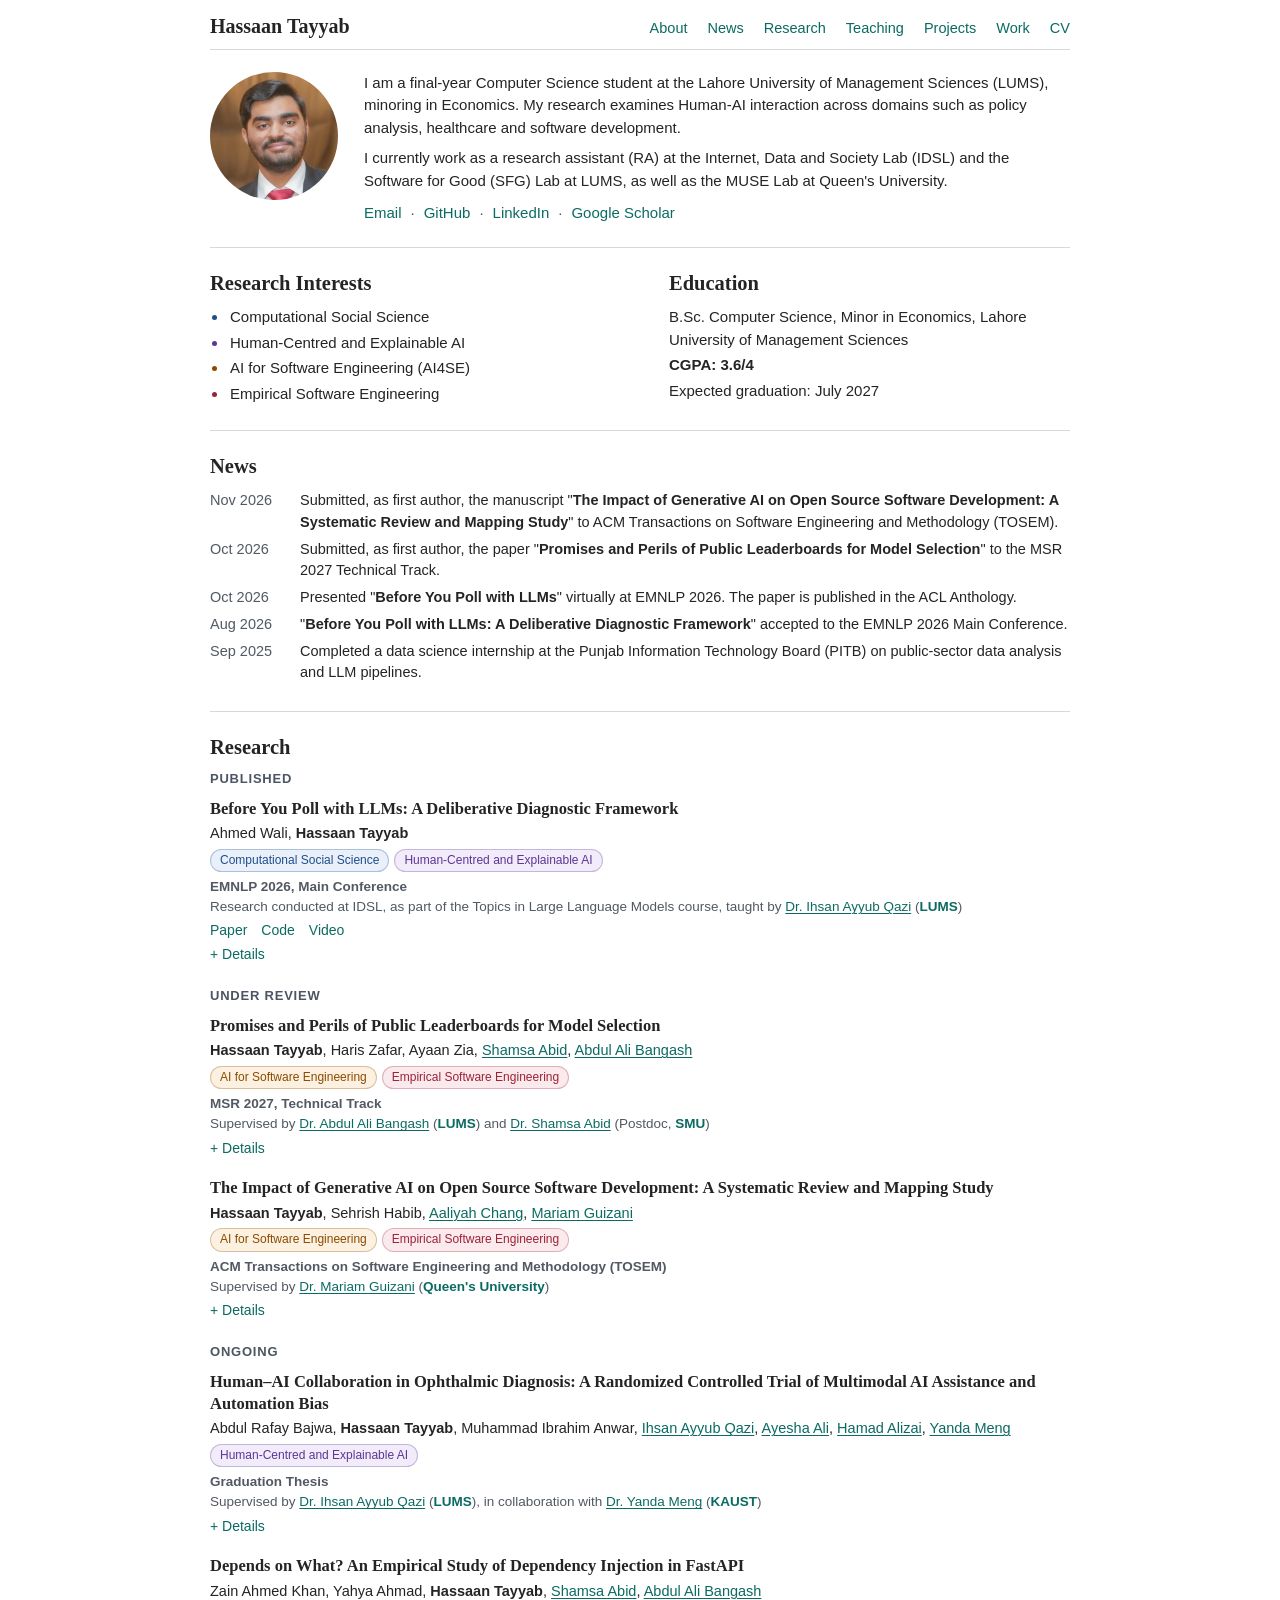
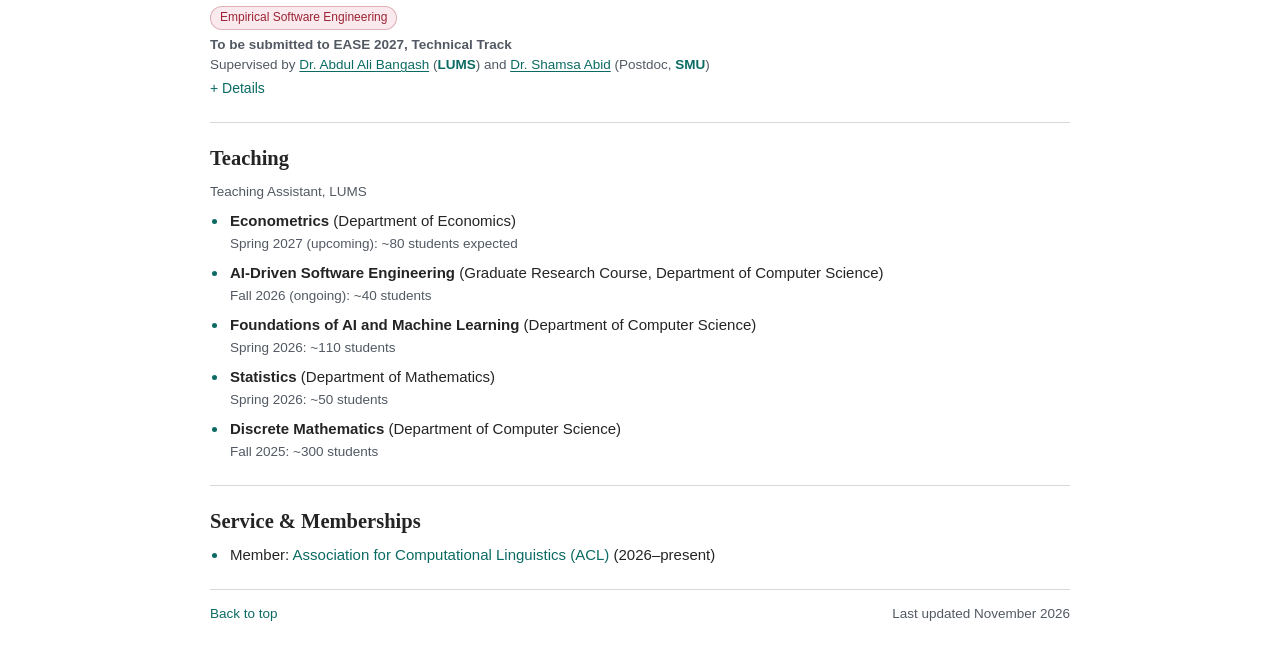
==== index.html @ a5e6dbe5 "Initial site Co-Authored-By: Claude Opus 5.5 <noreply@anthropic.com>" ====
<!doctype html>
<html lang="en">
<head>
  <meta charset="utf-8">
  <meta name="viewport" content="width=device-width, initial-scale=1">
  <title>Hassaan Tayyab</title>
  <meta name="description" content="Undergraduate researcher at LUMS studying Human-AI interaction across policy analysis, healthcare and software development.">
  <link rel="canonical" href="https://hussey17.github.io/">
  <link rel="icon" href="favicon.svg" type="image/svg+xml">
  <link rel="stylesheet" href="style.css?v=20261124b">

  <!-- Link previews (LinkedIn, Slack, X) -->
  <meta property="og:type" content="profile">
  <meta property="og:title" content="Hassaan Tayyab">
  <meta property="og:description" content="Undergraduate researcher at LUMS studying Human-AI interaction across policy analysis, healthcare and software development.">
  <meta property="og:url" content="https://hussey17.github.io/">
  <meta property="og:image" content="https://hussey17.github.io/assets/portrait.jpg">
  <meta name="twitter:card" content="summary">
  <meta name="twitter:title" content="Hassaan Tayyab">
  <meta name="twitter:description" content="Undergraduate researcher at LUMS studying Human-AI interaction across policy analysis, healthcare and software development.">
  <meta name="twitter:image" content="https://hussey17.github.io/assets/portrait.jpg">

  <script type="application/ld+json">
  {
    "@context": "https://schema.org",
    "@type": "Person",
    "name": "Hassaan Tayyab",
    "url": "https://hussey17.github.io/",
    "jobTitle": "Undergraduate Researcher",
    "affiliation": {
      "@type": "CollegeOrUniversity",
      "name": "Lahore University of Management Sciences (LUMS)"
    },
    "sameAs": [
      "https://scholar.google.com/citations?user=nCCFQ2gAAAAJ",
      "https://orcid.org/0009-0007-6411-8218",
      "https://www.linkedin.com/in/hassaan-tayyab-a7765b380/",
      "https://github.com/hussey17"
    ]
  }
  </script>
</head>
<body>
  <a class="skip-link" href="#main">Skip to content</a>

  <header class="site-header" id="top">
    <div class="wrap">
      <div class="header-inner">
        <h1 class="site-name"><a href="#top">Hassaan Tayyab</a></h1>
        <nav class="site-nav" aria-label="Main">
          <ul>
            <li><a href="#about">About</a></li>
            <li><a href="#news">News</a></li>
            <li><a href="#research">Research</a></li>
            <li><a href="#teaching">Teaching</a></li>
            <li><a href="projects.html">Projects</a></li>
            <li><a href="projects.html#experience">Work</a></li>
            <li><a href="cv.pdf?v=20261125" target="_blank" rel="noopener">CV</a></li>
          </ul>
        </nav>
      </div>
    </div>
  </header>

  <main id="main" class="wrap">

    <!-- ============ ABOUT ============ -->
    <section id="about" aria-label="About">
      <div class="about">
        <img class="portrait" src="assets/portrait.jpg" alt="Portrait of Hassaan Tayyab" width="116" height="116">
        <div>
          <p>I am a final-year Computer Science student at the Lahore University of Management Sciences (LUMS), minoring in Economics. My research examines Human-AI interaction across domains such as policy analysis, healthcare and software development.</p>
          <p>I currently work as a research assistant (RA) at the Internet, Data and Society Lab (IDSL) and the Software for Good (SFG) Lab at LUMS, as well as the MUSE Lab at Queen's University.</p>
          <ul class="profile-links">
            <li><a href="mailto:27100157@lums.edu.pk">Email</a></li>
            <li><a href="https://github.com/hussey17" target="_blank" rel="noopener">GitHub</a></li>
            <li><a href="https://www.linkedin.com/in/hassaan-tayyab-a7765b380/" target="_blank" rel="noopener">LinkedIn</a></li>
            <li><a href="https://scholar.google.com/citations?user=nCCFQ2gAAAAJ" target="_blank" rel="noopener">Google Scholar</a></li>
          </ul>
        </div>
      </div>
    </section>

    <!-- ============ SNAPSHOT ============ -->
    <section class="snapshot" aria-label="Research interests and education">
      <div>
        <h2>Research Interests</h2>
        <ul class="interest-list">
          <li class="i-css">Computational Social Science</li>
          <li class="i-hcai">Human-Centred and Explainable AI</li>
          <li class="i-ai4se">AI for Software Engineering (AI4SE)</li>
          <li class="i-ese">Empirical Software Engineering</li>
        </ul>
      </div>
      <div class="edu">
        <h2>Education</h2>
        <p>B.Sc. Computer Science, Minor in Economics, Lahore University of Management Sciences</p>
        <p><strong>CGPA: 3.6/4</strong></p>
        <p>Expected graduation: July 2027</p>
      </div>
    </section>

    <!-- ============ NEWS (newest first) ============ -->
    <section id="news" aria-labelledby="news-h">
      <h2 id="news-h">News</h2>
      <ul class="news">
        <li><span class="news-date">Nov 2026</span><span>Submitted, as first author, the manuscript "<strong>The Impact of Generative AI on Open Source Software Development: A Systematic Review and Mapping Study</strong>" to ACM Transactions on Software Engineering and Methodology (TOSEM).</span></li>
        <li><span class="news-date">Oct 2026</span><span>Submitted, as first author, the paper "<strong>Promises and Perils of Public Leaderboards for Model Selection</strong>" to the MSR 2027 Technical Track.</span></li>
        <li><span class="news-date">Oct 2026</span><span>Presented "<strong>Before You Poll with LLMs</strong>" virtually at EMNLP 2026. The paper is published in the ACL Anthology.</span></li>
        <li><span class="news-date">Aug 2026</span><span>"<strong>Before You Poll with LLMs: A Deliberative Diagnostic Framework</strong>" accepted to the EMNLP 2026 Main Conference.</span></li>
        <li><span class="news-date">Sep 2025</span><span>Completed a data science internship at the Punjab Information Technology Board (PITB) on public-sector data analysis and LLM pipelines.</span></li>
      </ul>
    </section>

    <!-- ============ RESEARCH ============ -->
    <section id="research" aria-labelledby="research-h">
      <h2 id="research-h">Research</h2>

      <h3>Published</h3>

      <article class="item">
        <h4 class="item-title">Before You Poll with LLMs: A Deliberative Diagnostic Framework</h4>
        <p class="authors">Ahmed Wali, <span class="me">Hassaan Tayyab</span></p>
        <ul class="tags" aria-label="Research areas">
          <li class="i-css">Computational Social Science</li>
          <li class="i-hcai">Human-Centred and Explainable AI</li>
        </ul>
        <p class="meta venue">EMNLP 2026, Main Conference</p>
        <p class="meta">Research conducted at IDSL, as part of the Topics in Large Language Models course, taught by <a class="person" href="https://scholar.google.com/citations?user=lVzlcmUAAAAJ" target="_blank" rel="noopener">Dr.&nbsp;Ihsan Ayyub Qazi</a> (<a class="inst" href="https://sbasse.lums.edu.pk/department-of-computer-science" target="_blank" rel="noopener">LUMS</a>)</p>
        <div class="item-links">
          <a href="https://aclanthology.org/2026.emnlp-main.2291.pdf" target="_blank" rel="noopener">Paper</a>
          <a href="https://zenodo.org/records/22184689" target="_blank" rel="noopener">Code</a>
          <a href="https://youtu.be/LaYz2QoG8hY" target="_blank" rel="noopener">Video</a>
        </div>
        <details>
          <summary>Details</summary>
          <ul>
            <li><strong>Study design.</strong> We test dynamic fidelity: whether LLM personas change their opinions the way humans do after receiving new information. Using Stanford's America in One Room deliberative poll, we built 526 personas matched one-to-one to the human participants on the same 13 demographic attributes, including party, age, race, gender, education, income, state and LGBT identity. Each persona answered the poll's questions on a 0 to 10 scale (72 questions across immigration, healthcare, the economy, the environment and foreign policy). We then gave it the same balanced briefing materials the participants received and asked the same questions again, without showing it its earlier answers. Finally, we compared each persona's opinion shift with that of its human counterpart across five frontier models: GPT-5.1, Gemini 2.0 Flash, Claude Sonnet 4.5, Llama 3.3 70B and DeepSeek V3.</li>
            <li><strong>Key findings.</strong> No model matched human belief revision, and each failed in its own way. On questions about the opposing party, where humans became less hostile after deliberation, GPT-5.1 personas became more hostile (reversal). Gemini, Claude and Llama shifted in the right direction but at 5 to 7 times the human magnitude (overshoot). DeepSeek barely moved (rigidity). GPT-5.1 reversed on 80% of these outgroup questions but only 26% of policy questions. Two ablations isolated the cause. Replacing the policy briefings with irrelevant Wikipedia articles removed GPT-5.1's reversal, showing that policy content triggers it. Naming the target party explicitly produced opposite failures in the same model: GPT-5.1 reversed on outgroup questions and overshot on ingroup ones, while Gemini showed the inverse.</li>
            <li><strong>Self-sycophancy and implications.</strong> We term this pattern self-sycophancy: a model conforms to its own stereotype of the persona instead of reasoning from the information it is given. GPT-5.1 follows a stereotype of outgroup hostility, and Gemini one of ingroup favoritism. Static evaluations, which only check whether a persona holds the right opinion at one point in time, cannot detect these failures. Used for policy research, GPT-5.1 would suggest that deliberation increases hostility, Gemini would overstate its effect, and DeepSeek would suggest it has none. For researchers and practitioners, we propose a four-step protocol to run before trusting LLM personas to simulate opinion change.</li>
          </ul>
        </details>
      </article>

      <h3>Under Review</h3>

      <article class="item">
        <h4 class="item-title">Promises and Perils of Public Leaderboards for Model Selection</h4>
        <p class="authors"><span class="me">Hassaan Tayyab</span>, Haris Zafar, Ayaan Zia, <a class="person" href="https://scholar.google.com/citations?user=jRO5wwcAAAAJ" target="_blank" rel="noopener">Shamsa Abid</a>, <a class="person" href="https://scholar.google.com/citations?user=2OjeYCoAAAAJ" target="_blank" rel="noopener">Abdul Ali Bangash</a></p>
        <ul class="tags" aria-label="Research areas">
          <li class="i-ai4se">AI for Software Engineering</li>
          <li class="i-ese">Empirical Software Engineering</li>
        </ul>
        <p class="meta venue">MSR 2027, Technical Track</p>
        <p class="meta">Supervised by <a class="person" href="https://scholar.google.com/citations?user=2OjeYCoAAAAJ" target="_blank" rel="noopener">Dr.&nbsp;Abdul Ali Bangash</a> (<a class="inst" href="https://sbasse.lums.edu.pk/department-of-computer-science" target="_blank" rel="noopener">LUMS</a>) and <a class="person" href="https://scholar.google.com/citations?user=jRO5wwcAAAAJ" target="_blank" rel="noopener">Dr.&nbsp;Shamsa Abid</a> (Postdoc, <a class="inst" href="https://computing.smu.edu.sg/" target="_blank" rel="noopener">SMU</a>)</p>
        <details>
          <summary>Details</summary>
          <ul>
            <li><strong>Study design.</strong> We mined GitHub, Hugging Face and the official HELM catalog for 449,258 leaderboard candidates. Two layers of automated filtering reduced these to 13,765, and manual screening, calibrated by three authors on a 10% stratified sample (pairwise Cohen's &kappa; 0.73 to 0.86), produced a corpus of 1,555 foundation-model leaderboards. Three authors verified LLM-assisted extractions and coded what each leaderboard discloses into a shared codebook, then derived the promises and perils of that information for model selection. We built five model-selection scenarios from these and surveyed 17 developers across three software development firms.</li>
            <li><strong>Key findings.</strong> Leaderboards disclose seven categories of information. Tasks and datasets are the most common (77.4%), followed by score breakdowns (58.0%), result provenance (57.3%), evaluation code (53.5%), evaluation settings (41.0%) and versioning (40.3%). Cost and resource use is the rarest (15.8%). From these we derive five promises, such as shortlisting models tested on relevant tasks, and five perils, such as scores that do not transfer across evaluation setups and aggregate scores that hide task-specific weaknesses. Developers judged models by the total cost of usable output, including retries, manual fixes and review time, rather than by price alone.</li>
            <li><strong>Implications.</strong> We combine the corpus analysis and developer responses into five guidelines: check task and setup compatibility, compare the total cost of usable output, validate reported advantages on project-relevant tasks, scale verification to the cost of failure, and reassess whether model updates justify a switch.</li>
          </ul>
        </details>
      </article>

      <article class="item">
        <h4 class="item-title">The Impact of Generative AI on Open Source Software Development: A Systematic Review and Mapping Study</h4>
        <p class="authors"><span class="me">Hassaan Tayyab</span>, Sehrish Habib, <a class="person" href="https://conf.researchr.org/profile/icse-2026/aaliyahchang" target="_blank" rel="noopener">Aaliyah Chang</a>, <a class="person" href="https://scholar.google.com/citations?user=do3NaKYAAAAJ" target="_blank" rel="noopener">Mariam Guizani</a></p>
        <ul class="tags" aria-label="Research areas">
          <li class="i-ai4se">AI for Software Engineering</li>
          <li class="i-ese">Empirical Software Engineering</li>
        </ul>
        <p class="meta venue">ACM Transactions on Software Engineering and Methodology (TOSEM)</p>
        <p class="meta">Supervised by <a class="person" href="https://scholar.google.com/citations?user=do3NaKYAAAAJ" target="_blank" rel="noopener">Dr.&nbsp;Mariam Guizani</a> (<a class="inst" href="https://smithengineering.queensu.ca/ece/" target="_blank" rel="noopener">Queen's University</a>)</p>
        <details>
          <summary>Details</summary>
          <ul>
            <li><strong>Study design.</strong> Following Kitchenham and Charters' guidelines, we searched the ACM Digital Library, IEEE Xplore, Scopus and Web of Science through their APIs for peer-reviewed studies published from January 2023 to June 2026, using a query validated against 13 control papers. Of 10,530 records, 7,556 remained after removing duplicates and records without verifiable DOIs. Three authors independently screened titles and abstracts, jointly reviewed 110 shortlisted records and screened 18 full texts, which yielded 12 studies. Backward and forward snowballing added 16 more, for a final corpus of 28. We characterised each study's tools, OSS settings and methods, then mapped its reported outcomes onto Feng et al.'s socio-technical roadmap, which applies McLuhan's tetrad to 67 scenarios across Tasks, Technology, People and Structures.</li>
            <li><strong>Key findings.</strong> The evidence is recent and concentrated: 16 of the 28 studies appeared in 2026, 15 were published at MSR, and 25 are sample studies of software artifacts that often reuse the AIDev and DevGPT datasets. GitHub Copilot (17 studies) and ChatGPT (13) are the most studied tools. Of the 67 scenarios, 18 are supported, one has mixed evidence, none are contradicted and 48 (71.6%) have not been studied. The mixed case is code quality, which improves in some studies and deteriorates in others. Support is concentrated in Tasks and Technology (17 of 19 scenarios), while only two People scenarios and none of the 11 Structures scenarios have supporting evidence.</li>
            <li><strong>Implications.</strong> Studies document GenAI supporting test generation, routine maintenance and multilingual documentation, but evidence on review effort, contributor learning and retention, and the long-term cost of maintaining generated code remains limited. We recommend that contributors verify generated changes, that maintainers set explicit disclosure and verification rules and account for review and maintenance effort, and that researchers run longitudinal studies linking repository data with direct measures of contributor and maintainer experience.</li>
          </ul>
        </details>
      </article>

      <h3>Ongoing</h3>

      <article class="item">
        <h4 class="item-title">Human–AI Collaboration in Ophthalmic Diagnosis: A Randomized Controlled Trial of Multimodal AI Assistance and Automation Bias</h4>
        <p class="authors">Abdul Rafay Bajwa, <span class="me">Hassaan Tayyab</span>, Muhammad Ibrahim Anwar,
          <a class="person" href="https://scholar.google.com/citations?user=lVzlcmUAAAAJ" target="_blank" rel="noopener">Ihsan Ayyub Qazi</a>,
          <a class="person" href="https://scholar.google.com/citations?user=E5s9PpAAAAAJ" target="_blank" rel="noopener">Ayesha Ali</a>,
          <a class="person" href="https://scholar.google.com/citations?user=L4lhO6AAAAAJ" target="_blank" rel="noopener">Hamad Alizai</a>,
          <a class="person" href="https://scholar.google.com/citations?user=ueNkFakAAAAJ" target="_blank" rel="noopener">Yanda Meng</a></p>
        <ul class="tags" aria-label="Research areas">
          <li class="i-hcai">Human-Centred and Explainable AI</li>
        </ul>
        <p class="meta venue">Graduation Thesis</p>
        <p class="meta">Supervised by <a class="person" href="https://scholar.google.com/citations?user=lVzlcmUAAAAJ" target="_blank" rel="noopener">Dr.&nbsp;Ihsan Ayyub Qazi</a> (<a class="inst" href="https://sbasse.lums.edu.pk/department-of-computer-science" target="_blank" rel="noopener">LUMS</a>), in collaboration with <a class="person" href="https://scholar.google.com/citations?user=ueNkFakAAAAJ" target="_blank" rel="noopener">Dr.&nbsp;Yanda Meng</a> (<a class="inst" href="https://bese.kaust.edu.sa/" target="_blank" rel="noopener">KAUST</a>)</p>
        <details>
          <summary>Details</summary>
          <p>This randomized controlled trial tests how physicians work with a multimodal AI system when diagnosing retinal disease. Twenty resident physicians first complete an AI-literacy training module and are then randomized to diagnose either with a multimodal AI assistant, which combines a vision-language model with a text-based reasoning model, or with conventional diagnostic resources alone. Each participant works through 17 locally sourced retinal fundus images. Together they cover 17 diagnoses, including stages of diabetic retinopathy, retinal vein and artery occlusions, age-related macular degeneration and retinitis pigmentosa, along with 34 additional differential diagnoses. A panel of three senior ophthalmology consultants evaluates the participants' diagnoses and reasoning. The trial asks whether AI assistance improves diagnostic accuracy, and how physicians respond when the AI is wrong. Calibrated uncertainty signals may help them recognise and override an incorrect recommendation, or they may still defer to the AI, increasing automation bias. The aim is to inform safer human-AI diagnostic workflows.</p>
        </details>
      </article>

      <article class="item">
        <h4 class="item-title">Depends on What? An Empirical Study of Dependency Injection in FastAPI</h4>
        <p class="authors">Zain Ahmed Khan, Yahya Ahmad, <span class="me">Hassaan Tayyab</span>, <a class="person" href="https://scholar.google.com/citations?user=jRO5wwcAAAAJ" target="_blank" rel="noopener">Shamsa Abid</a>, <a class="person" href="https://scholar.google.com/citations?user=2OjeYCoAAAAJ" target="_blank" rel="noopener">Abdul Ali Bangash</a></p>
        <ul class="tags" aria-label="Research areas">
          <li class="i-ese">Empirical Software Engineering</li>
        </ul>
        <p class="meta venue">To be submitted to EASE 2027, Technical Track</p>
        <p class="meta">Supervised by <a class="person" href="https://scholar.google.com/citations?user=2OjeYCoAAAAJ" target="_blank" rel="noopener">Dr.&nbsp;Abdul Ali Bangash</a> (<a class="inst" href="https://sbasse.lums.edu.pk/department-of-computer-science" target="_blank" rel="noopener">LUMS</a>) and <a class="person" href="https://scholar.google.com/citations?user=jRO5wwcAAAAJ" target="_blank" rel="noopener">Dr.&nbsp;Shamsa Abid</a> (Postdoc, <a class="inst" href="https://computing.smu.edu.sg/" target="_blank" rel="noopener">SMU</a>)</p>
        <details>
          <summary>Details</summary>
          <p>FastAPI ships with a built-in dependency injection (DI) system, yet little is known about how developers wire dependencies in practice or what that wiring costs at runtime. We mine about 5,000 candidate FastAPI repositories from GitHub and use static analysis to classify each application into one of four DI strategies: FastAPI's native DI, an external DI container, manual DI or no DI, along with the constructs and libraries used within each. We then extract structural properties of the dependency wiring for every endpoint, such as the number of dependencies it reaches, synchronous providers on its request path, chain depth and dependency lifecycle. Finally, we test whether these properties predict runtime cost: we calibrate a cost model on controlled applications, pre-register predicted rankings of routes in real applications, and compare them with measured dependency-resolution times. The goal is evidence on which DI patterns carry runtime cost, and a static estimate that developers and tools can use without load testing.</p>
        </details>
      </article>
    </section>

    <!-- ============ TEACHING ============ -->
    <section id="teaching" aria-labelledby="teaching-h">
      <h2 id="teaching-h">Teaching</h2>
      <p class="meta teach-intro">Teaching Assistant, LUMS</p>
      <ul class="teach-list">
        <li>
          <span class="teach-course">Econometrics</span> (Department of Economics)<br>
          <span class="meta">Spring 2027 (upcoming): ~80 students expected</span>
        </li>
        <li>
          <span class="teach-course">AI-Driven Software Engineering</span> (Graduate Research Course, Department of Computer Science)<br>
          <span class="meta">Fall 2026 (ongoing): ~40 students</span>
        </li>
        <li>
          <span class="teach-course">Foundations of AI and Machine Learning</span> (Department of Computer Science)<br>
          <span class="meta">Spring 2026: ~110 students</span>
        </li>
        <li>
          <span class="teach-course">Statistics</span> (Department of Mathematics)<br>
          <span class="meta">Spring 2026: ~50 students</span>
        </li>
        <li>
          <span class="teach-course">Discrete Mathematics</span> (Department of Computer Science)<br>
          <span class="meta">Fall 2025: ~300 students</span>
        </li>
      </ul>
    </section>

    <!-- ============ SERVICE & MEMBERSHIPS ============ -->
    <section id="service" aria-labelledby="service-h">
      <h2 id="service-h">Service &amp; Memberships</h2>
      <ul class="teach-list">
        <li>Member: <a href="https://www.aclweb.org/" target="_blank" rel="noopener">Association for Computational Linguistics (ACL)</a> (2026–present)</li>
      </ul>
    </section>

  </main>

  <footer class="site-footer">
    <div class="wrap">
      <div class="footer-inner">
        <a href="#top">Back to top</a>
        <span>Last updated November 2026</span>
      </div>
    </div>
  </footer>
</body>
</html>
---- style.css ----
/* ==========================================================
   Hassaan Tayyab · personal site
   Plain CSS, no build step. Edit the tokens below to restyle.
   ========================================================== */

:root {
  --content: 665px;          /* main column width */
  --accent: #0b6b63;         /* links: deep teal (change here to recolour the site) */
  --accent-hover: #084f49;
  --text: #242424;
  --muted: #4b5563;
  --meta: #525963;
  --rule: #d8d8d8;
  --bg: #ffffff;
  --status-bg: #e6f2f0;

  /* Research-interest colours: used for the interest bullets and the paper tags */
  --css-fg: #1f4e8c;   --css-bg: #e9f0fa;   /* Computational Social Science */
  --hcai-fg: #5b3696;  --hcai-bg: #f2ecfa;  /* Human-Centred and Explainable AI */
  --ai4se-fg: #8a4b00; --ai4se-bg: #fcf1e1; /* AI for Software Engineering */
  --ese-fg: #9b2335;   --ese-bg: #fbeaed;   /* Empirical Software Engineering */

  --serif: Georgia, "Times New Roman", serif;
  --sans: "Segoe UI", -apple-system, BlinkMacSystemFont, Helvetica, Arial, sans-serif;
}

*,
*::before,
*::after { box-sizing: border-box; }

html { scroll-behavior: smooth; -webkit-text-size-adjust: 100%; }
@media (prefers-reduced-motion: reduce) { html { scroll-behavior: auto; } }

body {
  margin: 0;
  background: var(--bg);
  color: var(--text);
  font: 14px/1.5 var(--sans);
}

a { color: var(--accent); text-decoration: none; }
a:hover, a:focus-visible { color: var(--accent-hover); text-decoration: underline; }
a:focus-visible, summary:focus-visible { outline: 2px solid var(--accent); outline-offset: 2px; border-radius: 2px; }

/* Collaborator names linked to their profiles */
a.person {
  text-decoration: underline;
  text-decoration-thickness: 1px;
  text-underline-offset: 2px;
}
/* Institutions linked to their departments */
a.inst { font-weight: 600; }

.skip-link {
  position: absolute; left: -9999px; top: 0;
  background: var(--bg); padding: 8px 12px;
}
.skip-link:focus { left: 16px; top: 8px; z-index: 10; }

.wrap {
  max-width: calc(var(--content) + 32px);
  margin: 0 auto;
  padding: 0 16px;
}

/* ---------- Header ---------- */
.header-inner {
  display: flex;
  align-items: baseline;
  justify-content: space-between;
  gap: 16px;
  flex-wrap: wrap;
  padding: 14px 0 9px;
  border-bottom: 1px solid var(--rule);
}
.site-name {
  font: bold 19px/1.2 var(--serif);
  color: var(--text);
  margin: 0;
}
.site-name a { color: inherit; }
.site-name a:hover { text-decoration: none; }
.site-nav ul {
  display: flex; flex-wrap: wrap; gap: 4px 18px;
  list-style: none; margin: 0; padding: 0;
  font-size: 13.5px;
}

/* ---------- Sections ---------- */
main section {
  padding: 22px 0;
  border-bottom: 1px solid var(--rule);
  scroll-margin-top: 12px;
}
main section:last-child { border-bottom: 0; }

h2 {
  font: bold 19px/1.3 var(--serif);
  margin: 0 0 10px;
}
h3 {
  font: bold 12.5px/1.3 var(--sans);
  text-transform: uppercase;
  letter-spacing: 0.06em;
  color: var(--muted);
  margin: 22px 0 10px;
}
h3:first-of-type { margin-top: 2px; }

p { margin: 0 0 8px; }
p:last-child { margin-bottom: 0; }

/* ---------- About ---------- */
.about {
  display: grid;
  grid-template-columns: 116px 1fr;
  gap: 22px;
  align-items: start;
}
.portrait {
  width: 116px; height: 116px;
  border-radius: 50%;
  object-fit: cover;
  display: block;
  background: var(--status-bg);
}
.profile-links {
  display: flex; flex-wrap: wrap; gap: 4px 0;
  list-style: none; margin: 10px 0 0; padding: 0;
}
.profile-links li:not(:last-child)::after {
  content: "·";
  color: var(--meta);
  margin: 0 9px;
}

/* ---------- Snapshot (Interests | Education) ---------- */
.snapshot {
  display: grid;
  grid-template-columns: 1fr 1fr;
  gap: 58px;
}
.interest-list { list-style: disc; margin: 0; padding-left: 1.2em; }
.interest-list li { margin-bottom: 3px; padding-left: 2px; }
.edu p { margin-bottom: 3px; }
.meta { font-size: 12.5px; color: var(--meta); line-height: 1.5; }

/* Colour key: bullet colour = tag colour */
.interest-list .i-css::marker   { color: var(--css-fg); }
.interest-list .i-hcai::marker  { color: var(--hcai-fg); }
.interest-list .i-ai4se::marker { color: var(--ai4se-fg); }
.interest-list .i-ese::marker   { color: var(--ese-fg); }

/* ---------- News ---------- */
.news { list-style: none; margin: 0; padding: 0; }
.news li {
  display: grid;
  grid-template-columns: 73px 1fr;
  gap: 0 10px;
  margin-bottom: 5px;
  font-size: 13.5px;
}
.news-date { color: var(--meta); white-space: nowrap; }

/* ---------- Research items ---------- */
.item { margin-bottom: 18px; }
.item:last-child { margin-bottom: 0; }
.item-title {
  font: bold 15.5px/1.35 var(--serif);
  margin: 0 0 3px;
}
.authors { font-size: 13.5px; margin: 0 0 4px; }
.authors .me { font-weight: 700; }
.item .meta { margin: 0; }
.item .venue { font-weight: 600; }

/* Research-area tags (rounded, colour-coded per interest) */
.tags {
  display: flex; flex-wrap: wrap; gap: 5px;
  list-style: none; margin: 0 0 5px; padding: 0;
}
.tags li {
  font-size: 11.5px; font-weight: 500;
  padding: 1px 9px;
  border-radius: 999px;
  border: 1px solid currentColor;
  line-height: 1.6;
}
.tags .i-css   { color: var(--css-fg);   background: var(--css-bg); }
.tags .i-hcai  { color: var(--hcai-fg);  background: var(--hcai-bg); }
.tags .i-ai4se { color: var(--ai4se-fg); background: var(--ai4se-bg); }
.tags .i-ese   { color: var(--ese-fg);   background: var(--ese-bg); }
.tags li { border-color: color-mix(in srgb, currentColor 30%, transparent); }

.item-links {
  display: flex; flex-wrap: wrap; gap: 2px 14px;
  font-size: 13px;
  margin-top: 3px;
}

details { margin-top: 3px; font-size: 13.5px; }
summary {
  cursor: pointer;
  color: var(--accent);
  font-size: 13px;
  list-style: none;
  display: inline-block;
}
summary::-webkit-details-marker { display: none; }
summary::before { content: "+ "; }
details[open] summary::before { content: "− "; }
details > p { margin-top: 5px; color: var(--muted); }
details > ul { margin: 6px 0 0; padding-left: 1.2em; color: var(--muted); }
details > ul li { margin-bottom: 6px; padding-left: 2px; }
details > ul li:last-child { margin-bottom: 0; }
details > ul li strong { color: var(--text); font-weight: 600; }

/* ---------- Projects page ---------- */
h3.item-title { text-transform: none; letter-spacing: 0; color: var(--text); }
.feature-list { margin: 5px 0 0; padding-left: 1.2em; font-size: 13.5px; color: var(--muted); }
.feature-list li { margin-bottom: 3px; padding-left: 2px; }
.site-nav a[aria-current="page"] { color: var(--text); font-weight: 600; }

/* ---------- Work experience ---------- */
.experience { list-style: none; margin: 0; padding: 0; }
.experience li {
  display: grid;
  grid-template-columns: 140px 1fr;
  gap: 0 10px;
  margin-bottom: 6px;
  font-size: 13.5px;
}
.exp-date { color: var(--meta); white-space: nowrap; }

/* ---------- Teaching ---------- */
.teach-intro { margin-bottom: 8px; }
.teach-list { list-style: disc; margin: 0; padding-left: 1.2em; }
.teach-list li { margin-bottom: 7px; padding-left: 2px; }
.teach-list li:last-child { margin-bottom: 0; }
.teach-list li::marker { color: var(--accent); }
.teach-course { font-weight: 600; }

/* ---------- Footer ---------- */
.footer-inner {
  display: flex; justify-content: space-between; flex-wrap: wrap; gap: 8px;
  padding: 14px 0 28px;
  border-top: 1px solid var(--rule);
  font-size: 12.5px; color: var(--meta);
}

/* ---------- Wide screens (laptops and monitors) ----------
   Wider column with slightly larger type, so lines stay readable. */
@media (min-width: 1100px) {
  :root { --content: 860px; }
  body { font-size: 15px; }
  .site-name { font-size: 20px; }
  .site-nav ul { font-size: 14.5px; gap: 4px 20px; }
  h2 { font-size: 20.5px; }
  h3 { font-size: 13px; }
  .about { grid-template-columns: 128px 1fr; gap: 26px; }
  .portrait { width: 128px; height: 128px; }
  .meta { font-size: 13.5px; }
  .item-title { font-size: 16.5px; }
  .authors { font-size: 14.5px; }
  .tags li { font-size: 12px; }
  .item-links { font-size: 14px; }
  details { font-size: 14.5px; }
  summary { font-size: 14px; }
  .news li { grid-template-columns: 80px 1fr; font-size: 14.5px; }
  .experience li { grid-template-columns: 150px 1fr; font-size: 14.5px; }
  .feature-list { font-size: 14.5px; }
  .footer-inner { font-size: 13.5px; }
}

/* ---------- Mobile ---------- */
@media (max-width: 640px) {
  .header-inner { flex-direction: column; gap: 6px; }
  .about { grid-template-columns: 1fr; gap: 14px; }
  .snapshot { grid-template-columns: 1fr; gap: 22px; }
  .news li { grid-template-columns: 1fr; }
  .news-date { font-size: 12px; }
  .experience li { grid-template-columns: 1fr; }
  .exp-date { font-size: 12px; }
}

@media print {
  .site-nav, .skip-link, .site-footer a { display: none; }
  details > p, details > ul { display: block; }
}
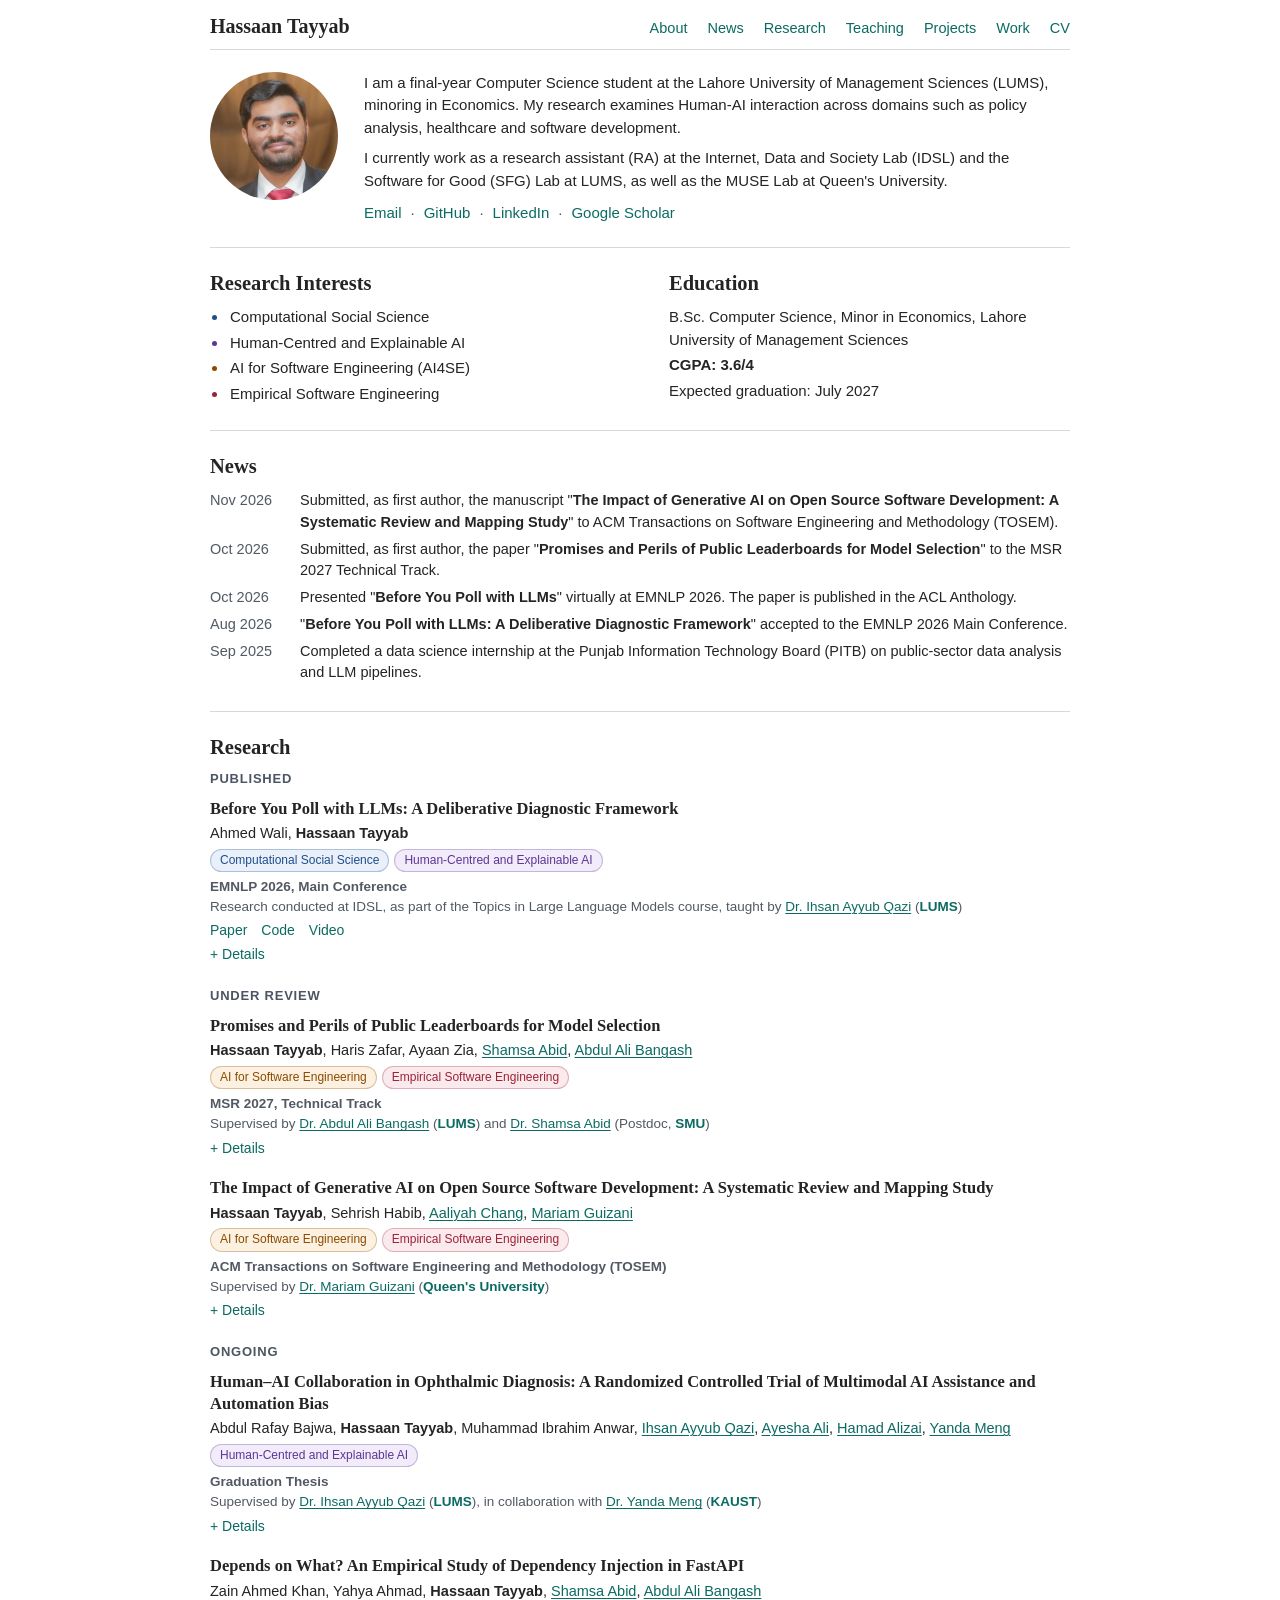
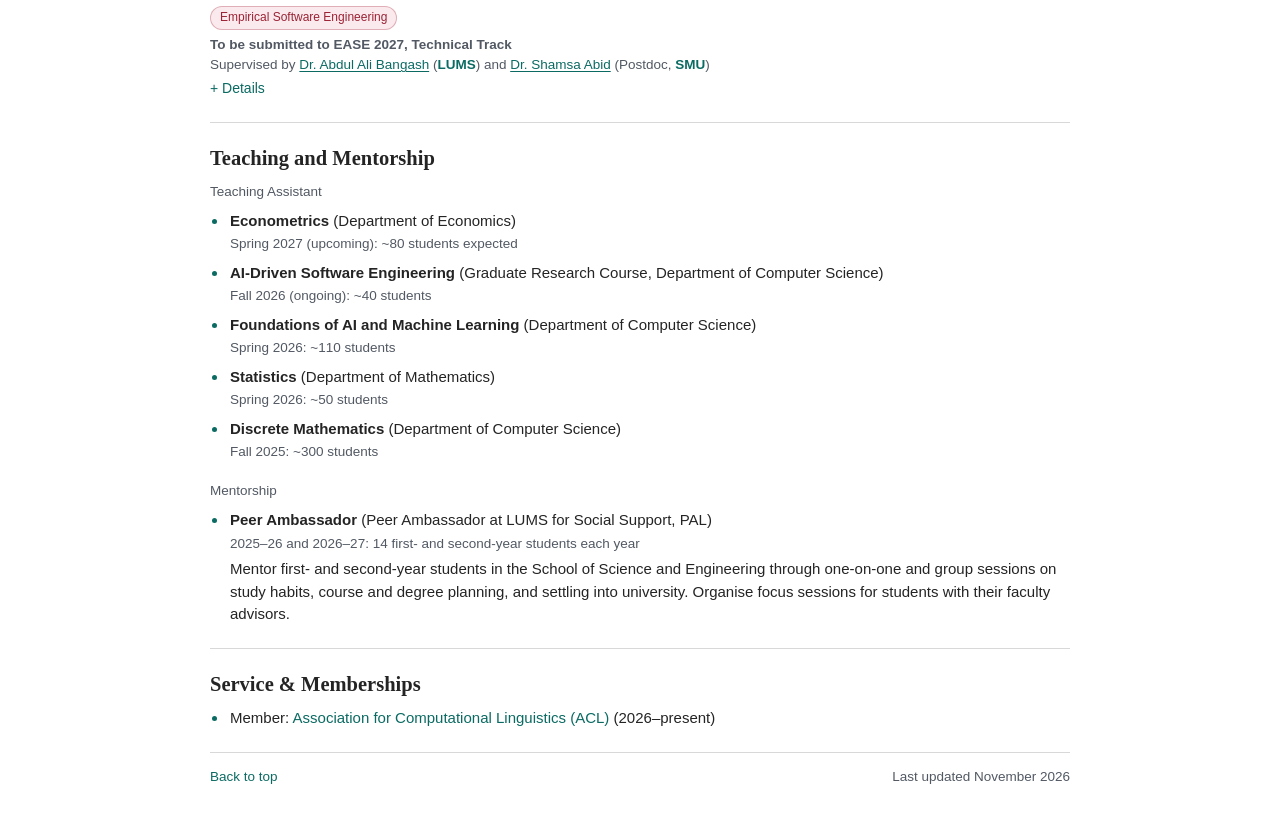
==== commit 137cc2a5: "Add Teaching and Mentorship section with PAL; update CV Co-Authored-By: Claude Opus 5.5 <noreply@ant" ====
--- a/index.html
+++ b/index.html
@@ -7,7 +7,7 @@
   <meta name="description" content="Undergraduate researcher at LUMS studying Human-AI interaction across policy analysis, healthcare and software development.">
   <link rel="canonical" href="https://hussey17.github.io/">
   <link rel="icon" href="favicon.svg" type="image/svg+xml">
-  <link rel="stylesheet" href="style.css?v=20261124b">
+  <link rel="stylesheet" href="style.css?v=20261125">
 
   <!-- Link previews (LinkedIn, Slack, X) -->
   <meta property="og:type" content="profile">
@@ -55,7 +55,7 @@
             <li><a href="#teaching">Teaching</a></li>
             <li><a href="projects.html">Projects</a></li>
             <li><a href="projects.html#experience">Work</a></li>
-            <li><a href="cv.pdf?v=20261125" target="_blank" rel="noopener">CV</a></li>
+            <li><a href="cv.pdf?v=20261125-3" target="_blank" rel="noopener">CV</a></li>
           </ul>
         </nav>
       </div>
@@ -219,8 +219,8 @@
 
     <!-- ============ TEACHING ============ -->
     <section id="teaching" aria-labelledby="teaching-h">
-      <h2 id="teaching-h">Teaching</h2>
-      <p class="meta teach-intro">Teaching Assistant, LUMS</p>
+      <h2 id="teaching-h">Teaching and Mentorship</h2>
+      <p class="meta teach-intro">Teaching Assistant</p>
       <ul class="teach-list">
         <li>
           <span class="teach-course">Econometrics</span> (Department of Economics)<br>
@@ -241,6 +241,14 @@
         <li>
           <span class="teach-course">Discrete Mathematics</span> (Department of Computer Science)<br>
           <span class="meta">Fall 2025: ~300 students</span>
+        </li>
+      </ul>
+      <p class="meta teach-intro mentor-intro">Mentorship</p>
+      <ul class="teach-list">
+        <li>
+          <span class="teach-course">Peer Ambassador</span> (Peer Ambassador at LUMS for Social Support, PAL)<br>
+          <span class="meta">2025–26 and 2026–27: 14 first- and second-year students each year</span>
+          <p class="teach-desc">Mentor first- and second-year students in the School of Science and Engineering through one-on-one and group sessions on study habits, course and degree planning, and settling into university. Organise focus sessions for students with their faculty advisors.</p>
         </li>
       </ul>
     </section>
--- a/style.css
+++ b/style.css
@@ -239,6 +239,8 @@
 .teach-list li:last-child { margin-bottom: 0; }
 .teach-list li::marker { color: var(--accent); }
 .teach-course { font-weight: 600; }
+.mentor-intro { margin-top: 18px; }
+.teach-desc { margin: 4px 0 0; }
 
 /* ---------- Footer ---------- */
 .footer-inner {
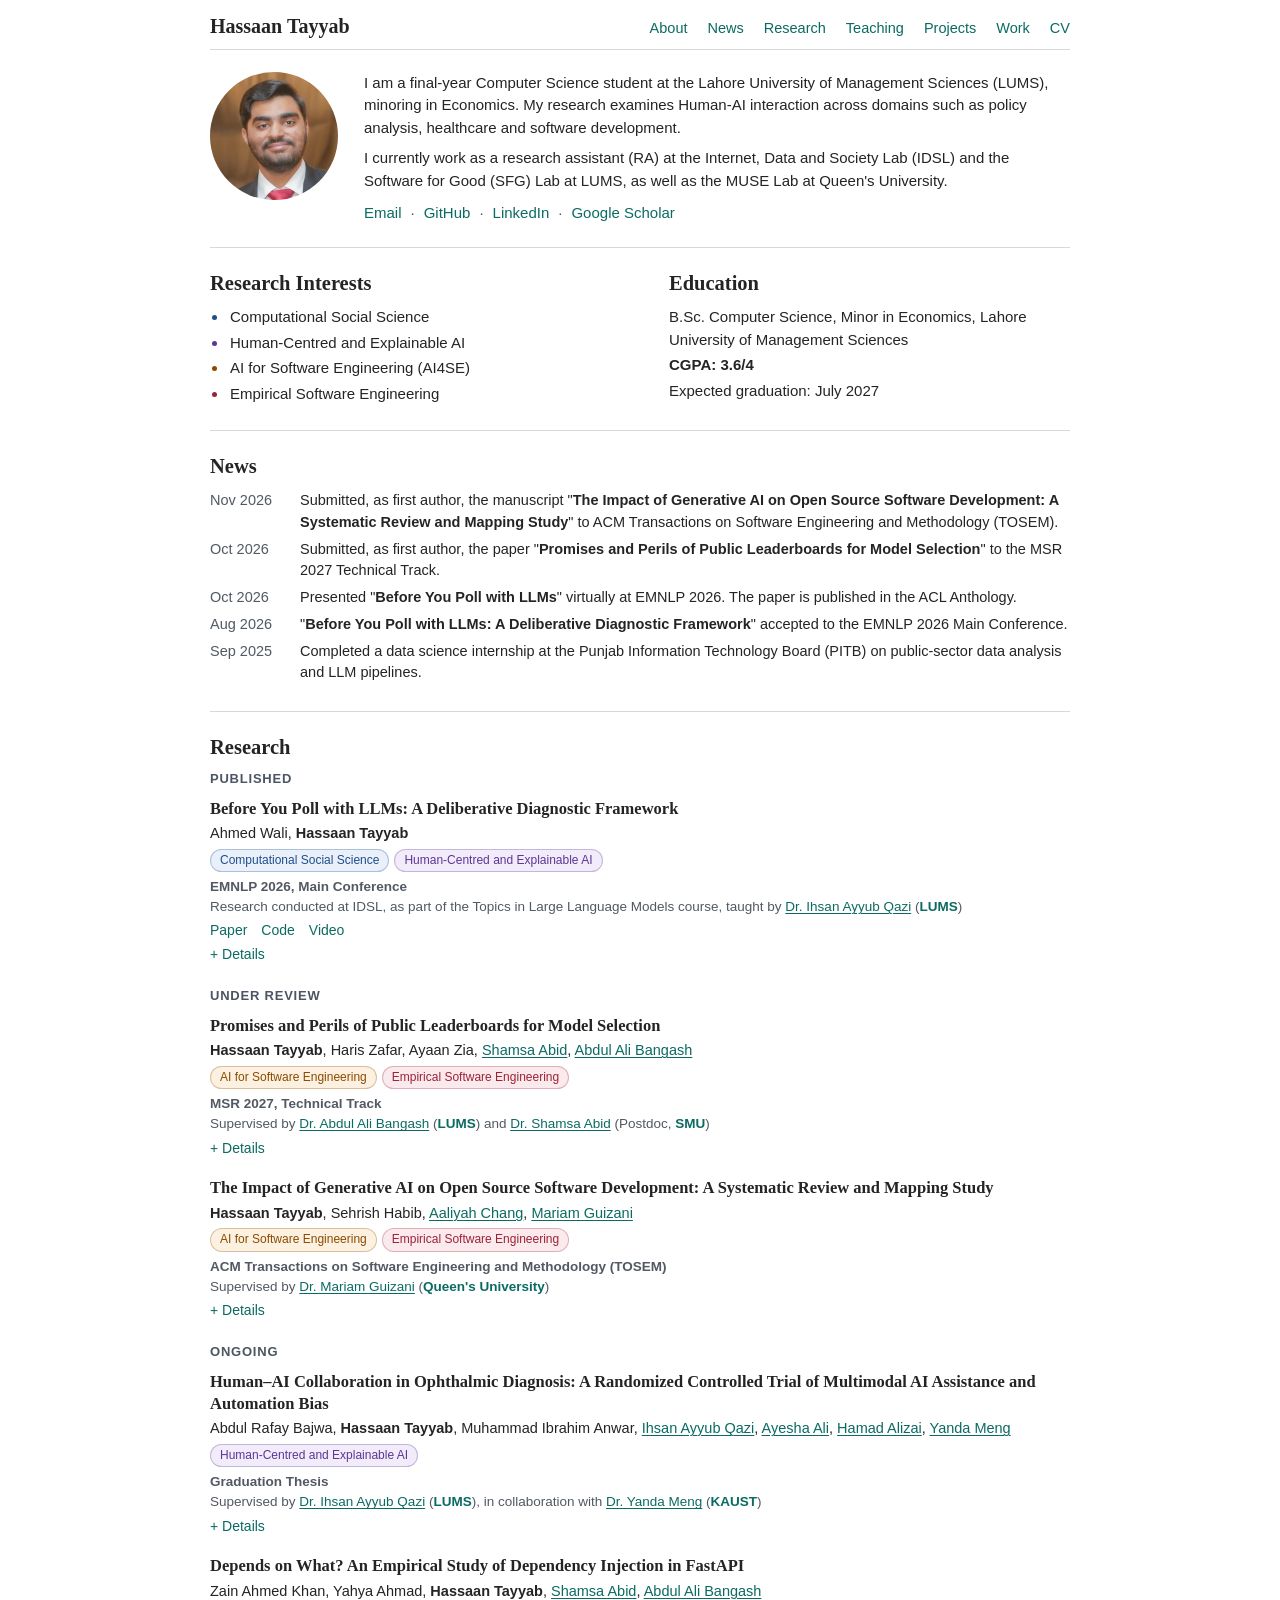
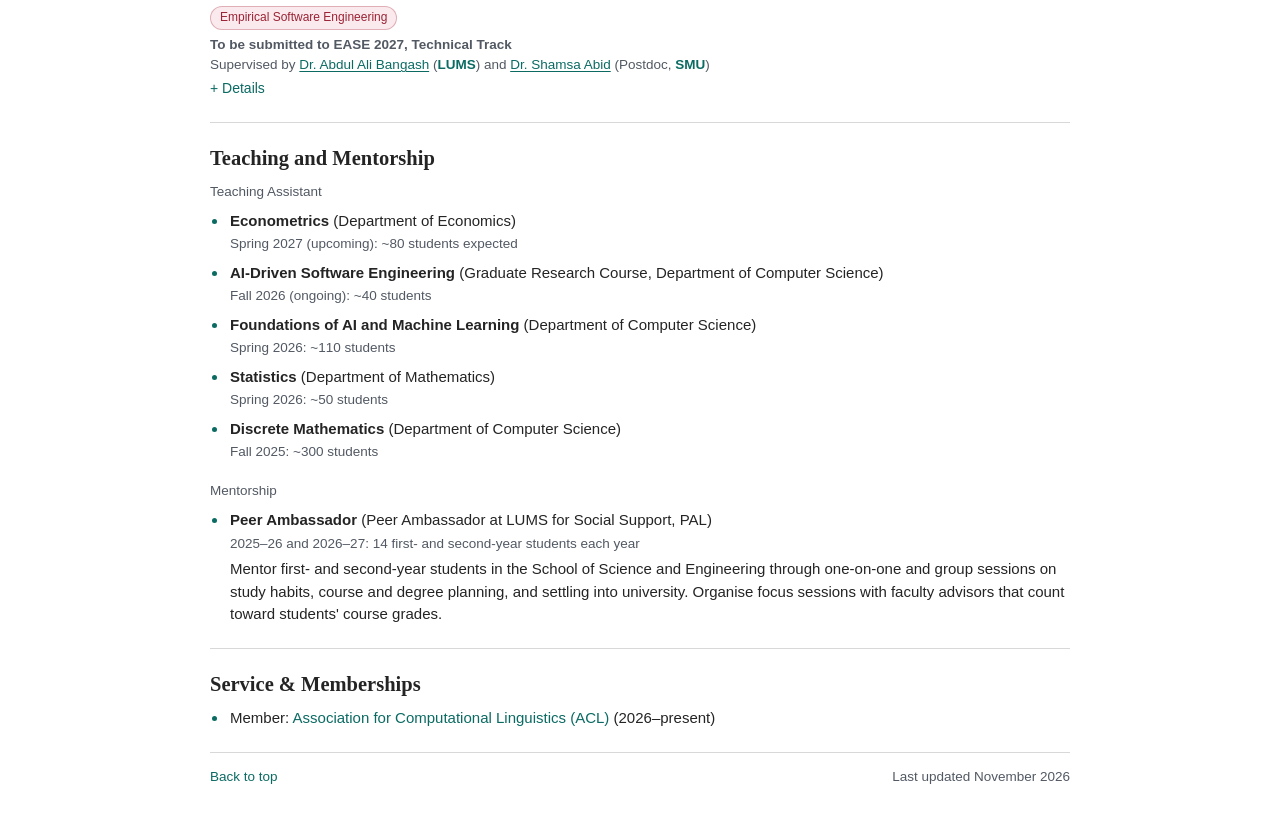
==== commit 4d83a6fe: "Clarify PAL focus sessions wording Co-Authored-By: Claude Opus 5.5 <noreply@anthropic.com>" ====
--- a/index.html
+++ b/index.html
@@ -55,7 +55,7 @@
             <li><a href="#teaching">Teaching</a></li>
             <li><a href="projects.html">Projects</a></li>
             <li><a href="projects.html#experience">Work</a></li>
-            <li><a href="cv.pdf?v=20261125-3" target="_blank" rel="noopener">CV</a></li>
+            <li><a href="cv.pdf?v=20261125-4" target="_blank" rel="noopener">CV</a></li>
           </ul>
         </nav>
       </div>
@@ -248,7 +248,7 @@
         <li>
           <span class="teach-course">Peer Ambassador</span> (Peer Ambassador at LUMS for Social Support, PAL)<br>
           <span class="meta">2025–26 and 2026–27: 14 first- and second-year students each year</span>
-          <p class="teach-desc">Mentor first- and second-year students in the School of Science and Engineering through one-on-one and group sessions on study habits, course and degree planning, and settling into university. Organise focus sessions for students with their faculty advisors.</p>
+          <p class="teach-desc">Mentor first- and second-year students in the School of Science and Engineering through one-on-one and group sessions on study habits, course and degree planning, and settling into university. Organise focus sessions with faculty advisors that count toward students' course grades.</p>
         </li>
       </ul>
     </section>
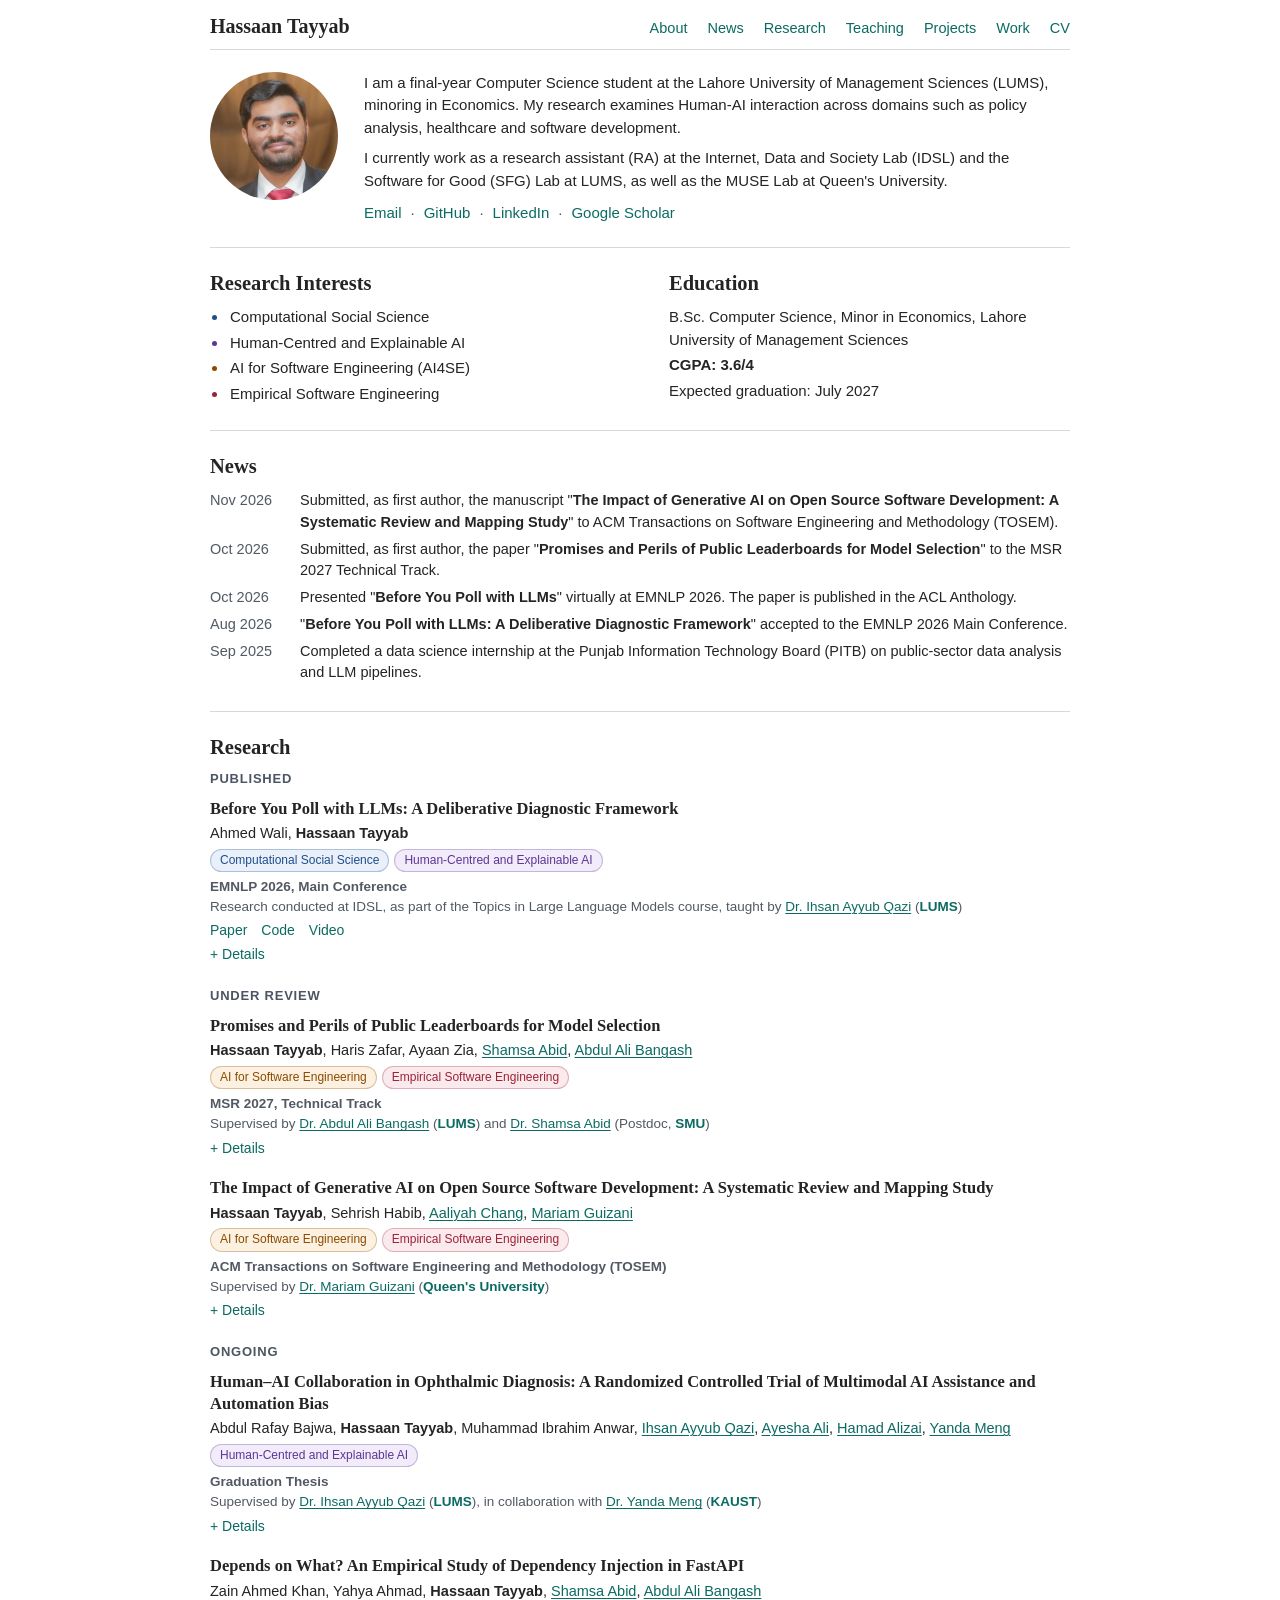
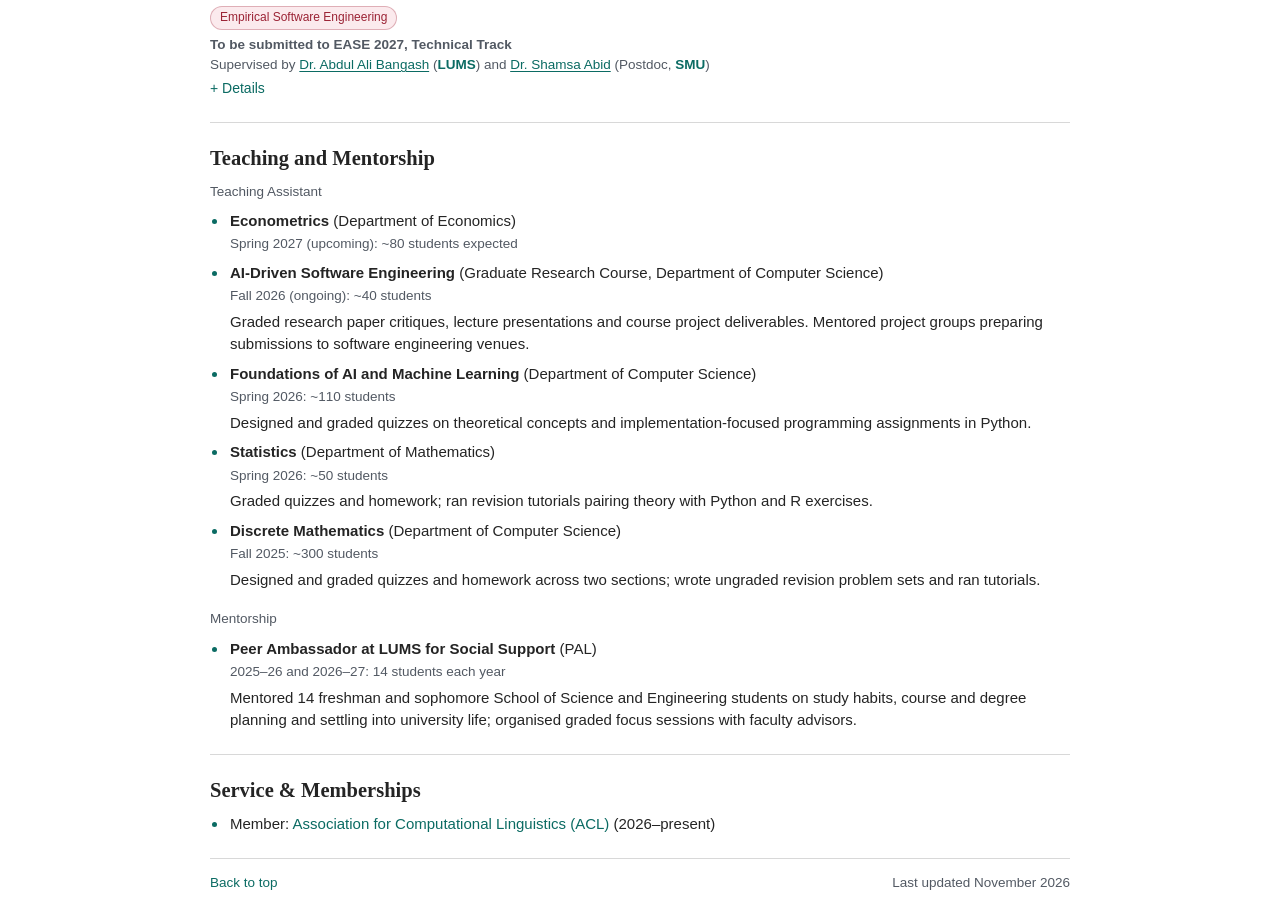
==== commit f0f8b86a: "Add TA and PAL descriptions; update CV Co-Authored-By: Claude Opus 5.5 <noreply@anthropic.com>" ====
--- a/index.html
+++ b/index.html
@@ -55,7 +55,7 @@
             <li><a href="#teaching">Teaching</a></li>
             <li><a href="projects.html">Projects</a></li>
             <li><a href="projects.html#experience">Work</a></li>
-            <li><a href="cv.pdf?v=20261125-4" target="_blank" rel="noopener">CV</a></li>
+            <li><a href="cv.pdf?v=20261125-5" target="_blank" rel="noopener">CV</a></li>
           </ul>
         </nav>
       </div>
@@ -229,26 +229,30 @@
         <li>
           <span class="teach-course">AI-Driven Software Engineering</span> (Graduate Research Course, Department of Computer Science)<br>
           <span class="meta">Fall 2026 (ongoing): ~40 students</span>
+          <p class="teach-desc">Graded research paper critiques, lecture presentations and course project deliverables. Mentored project groups preparing submissions to software engineering venues.</p>
         </li>
         <li>
           <span class="teach-course">Foundations of AI and Machine Learning</span> (Department of Computer Science)<br>
           <span class="meta">Spring 2026: ~110 students</span>
+          <p class="teach-desc">Designed and graded quizzes on theoretical concepts and implementation-focused programming assignments in Python.</p>
         </li>
         <li>
           <span class="teach-course">Statistics</span> (Department of Mathematics)<br>
           <span class="meta">Spring 2026: ~50 students</span>
+          <p class="teach-desc">Graded quizzes and homework; ran revision tutorials pairing theory with Python and R exercises.</p>
         </li>
         <li>
           <span class="teach-course">Discrete Mathematics</span> (Department of Computer Science)<br>
           <span class="meta">Fall 2025: ~300 students</span>
+          <p class="teach-desc">Designed and graded quizzes and homework across two sections; wrote ungraded revision problem sets and ran tutorials.</p>
         </li>
       </ul>
       <p class="meta teach-intro mentor-intro">Mentorship</p>
       <ul class="teach-list">
         <li>
-          <span class="teach-course">Peer Ambassador</span> (Peer Ambassador at LUMS for Social Support, PAL)<br>
-          <span class="meta">2025–26 and 2026–27: 14 first- and second-year students each year</span>
-          <p class="teach-desc">Mentor first- and second-year students in the School of Science and Engineering through one-on-one and group sessions on study habits, course and degree planning, and settling into university. Organise focus sessions with faculty advisors that count toward students' course grades.</p>
+          <span class="teach-course">Peer Ambassador at LUMS for Social Support</span> (PAL)<br>
+          <span class="meta">2025–26 and 2026–27: 14 students each year</span>
+          <p class="teach-desc">Mentored 14 freshman and sophomore School of Science and Engineering students on study habits, course and degree planning and settling into university life; organised graded focus sessions with faculty advisors.</p>
         </li>
       </ul>
     </section>
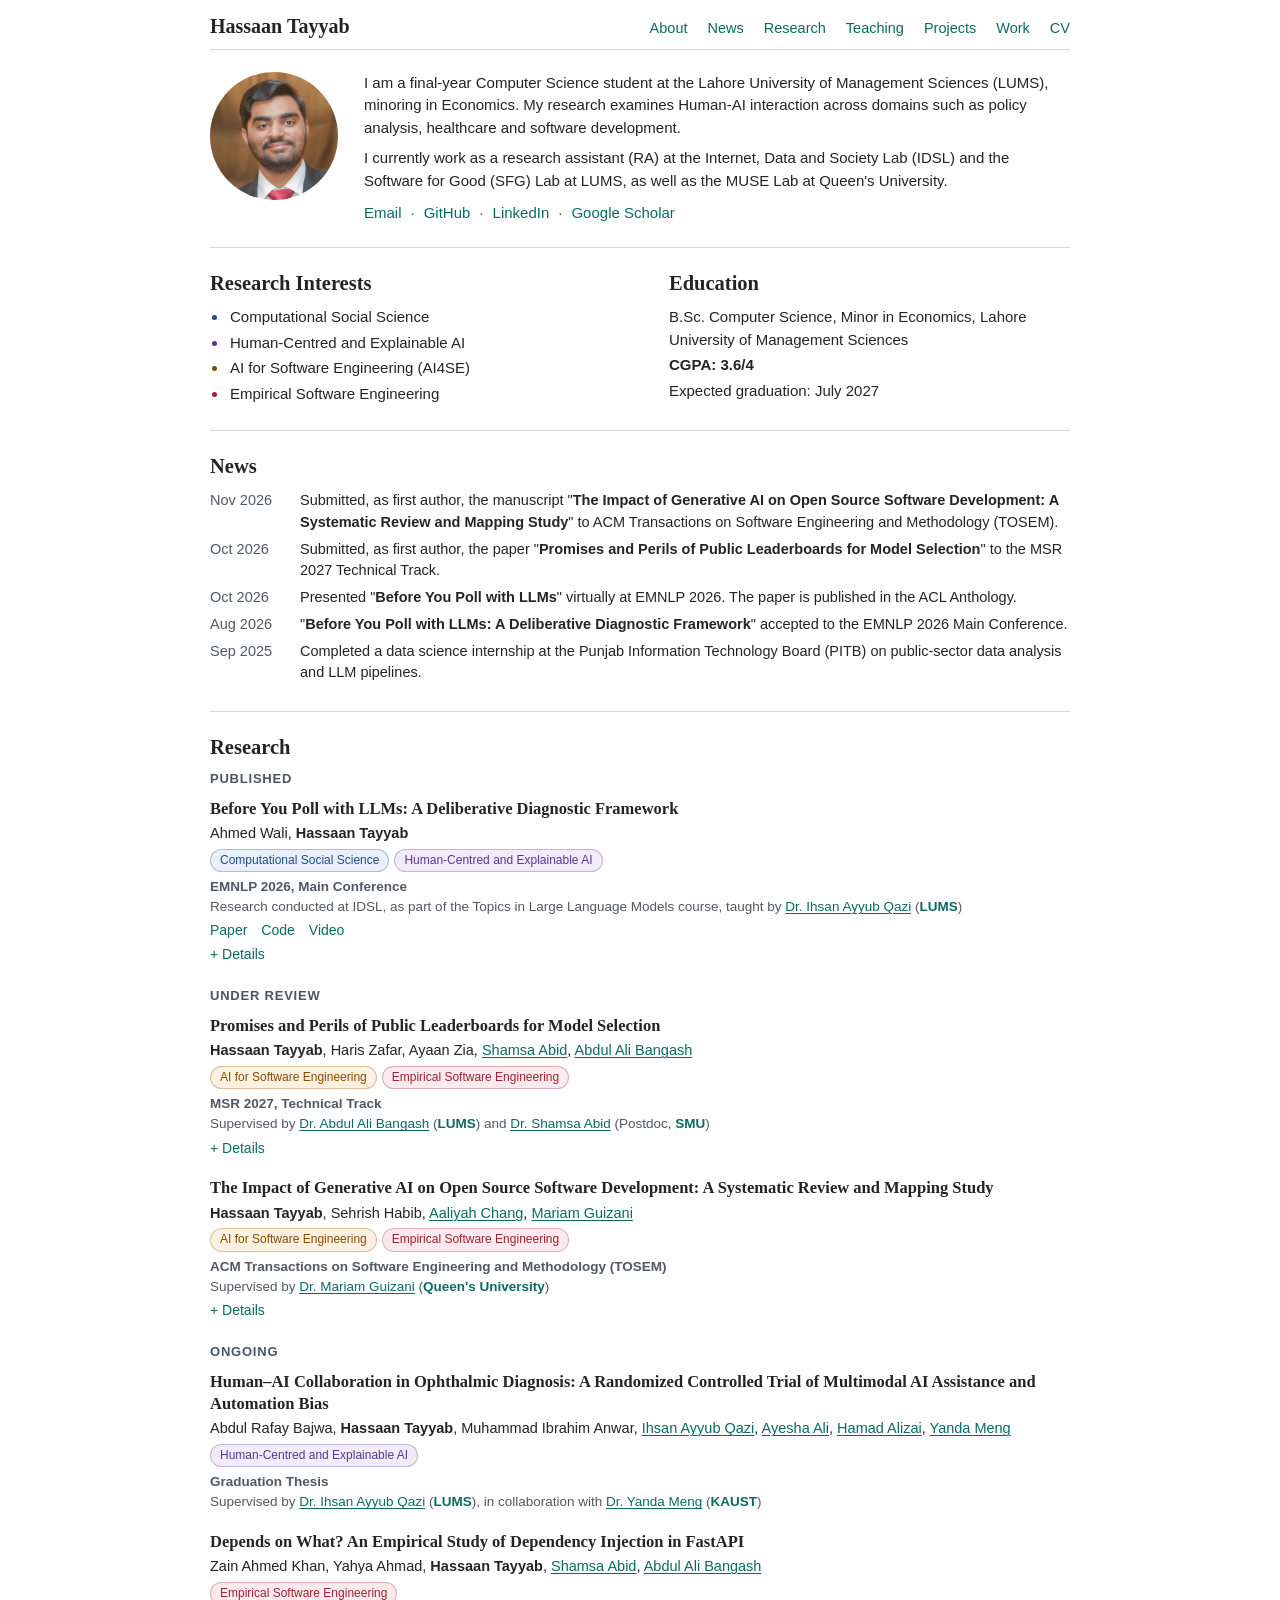
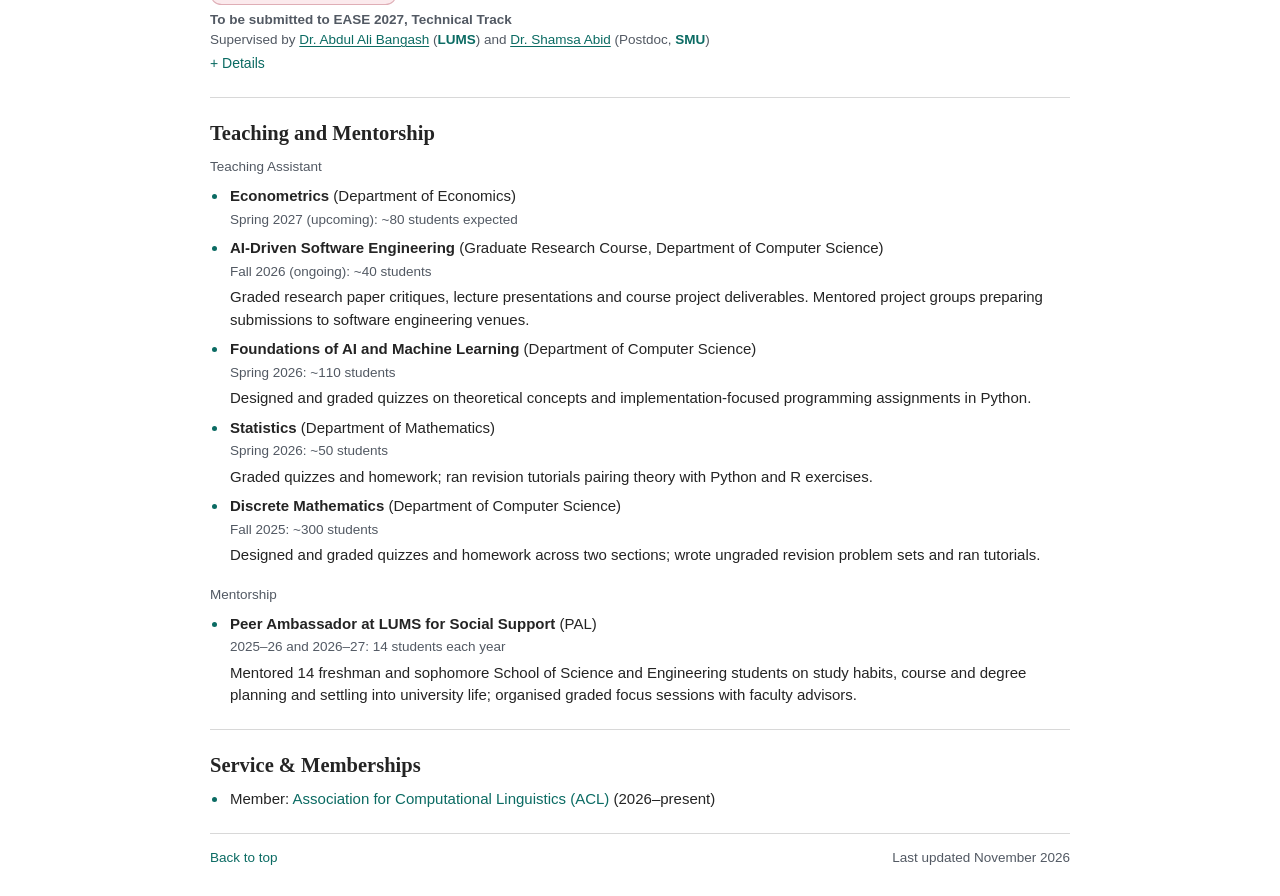
==== commit b5c7d021: "Remove details from ongoing RCT project Co-Authored-By: Claude Opus 5.5 <noreply@anthropic.com>" ====
--- a/index.html
+++ b/index.html
@@ -196,10 +196,6 @@
         </ul>
         <p class="meta venue">Graduation Thesis</p>
         <p class="meta">Supervised by <a class="person" href="https://scholar.google.com/citations?user=lVzlcmUAAAAJ" target="_blank" rel="noopener">Dr.&nbsp;Ihsan Ayyub Qazi</a> (<a class="inst" href="https://sbasse.lums.edu.pk/department-of-computer-science" target="_blank" rel="noopener">LUMS</a>), in collaboration with <a class="person" href="https://scholar.google.com/citations?user=ueNkFakAAAAJ" target="_blank" rel="noopener">Dr.&nbsp;Yanda Meng</a> (<a class="inst" href="https://bese.kaust.edu.sa/" target="_blank" rel="noopener">KAUST</a>)</p>
-        <details>
-          <summary>Details</summary>
-          <p>This randomized controlled trial tests how physicians work with a multimodal AI system when diagnosing retinal disease. Twenty resident physicians first complete an AI-literacy training module and are then randomized to diagnose either with a multimodal AI assistant, which combines a vision-language model with a text-based reasoning model, or with conventional diagnostic resources alone. Each participant works through 17 locally sourced retinal fundus images. Together they cover 17 diagnoses, including stages of diabetic retinopathy, retinal vein and artery occlusions, age-related macular degeneration and retinitis pigmentosa, along with 34 additional differential diagnoses. A panel of three senior ophthalmology consultants evaluates the participants' diagnoses and reasoning. The trial asks whether AI assistance improves diagnostic accuracy, and how physicians respond when the AI is wrong. Calibrated uncertainty signals may help them recognise and override an incorrect recommendation, or they may still defer to the AI, increasing automation bias. The aim is to inform safer human-AI diagnostic workflows.</p>
-        </details>
       </article>
 
       <article class="item">
